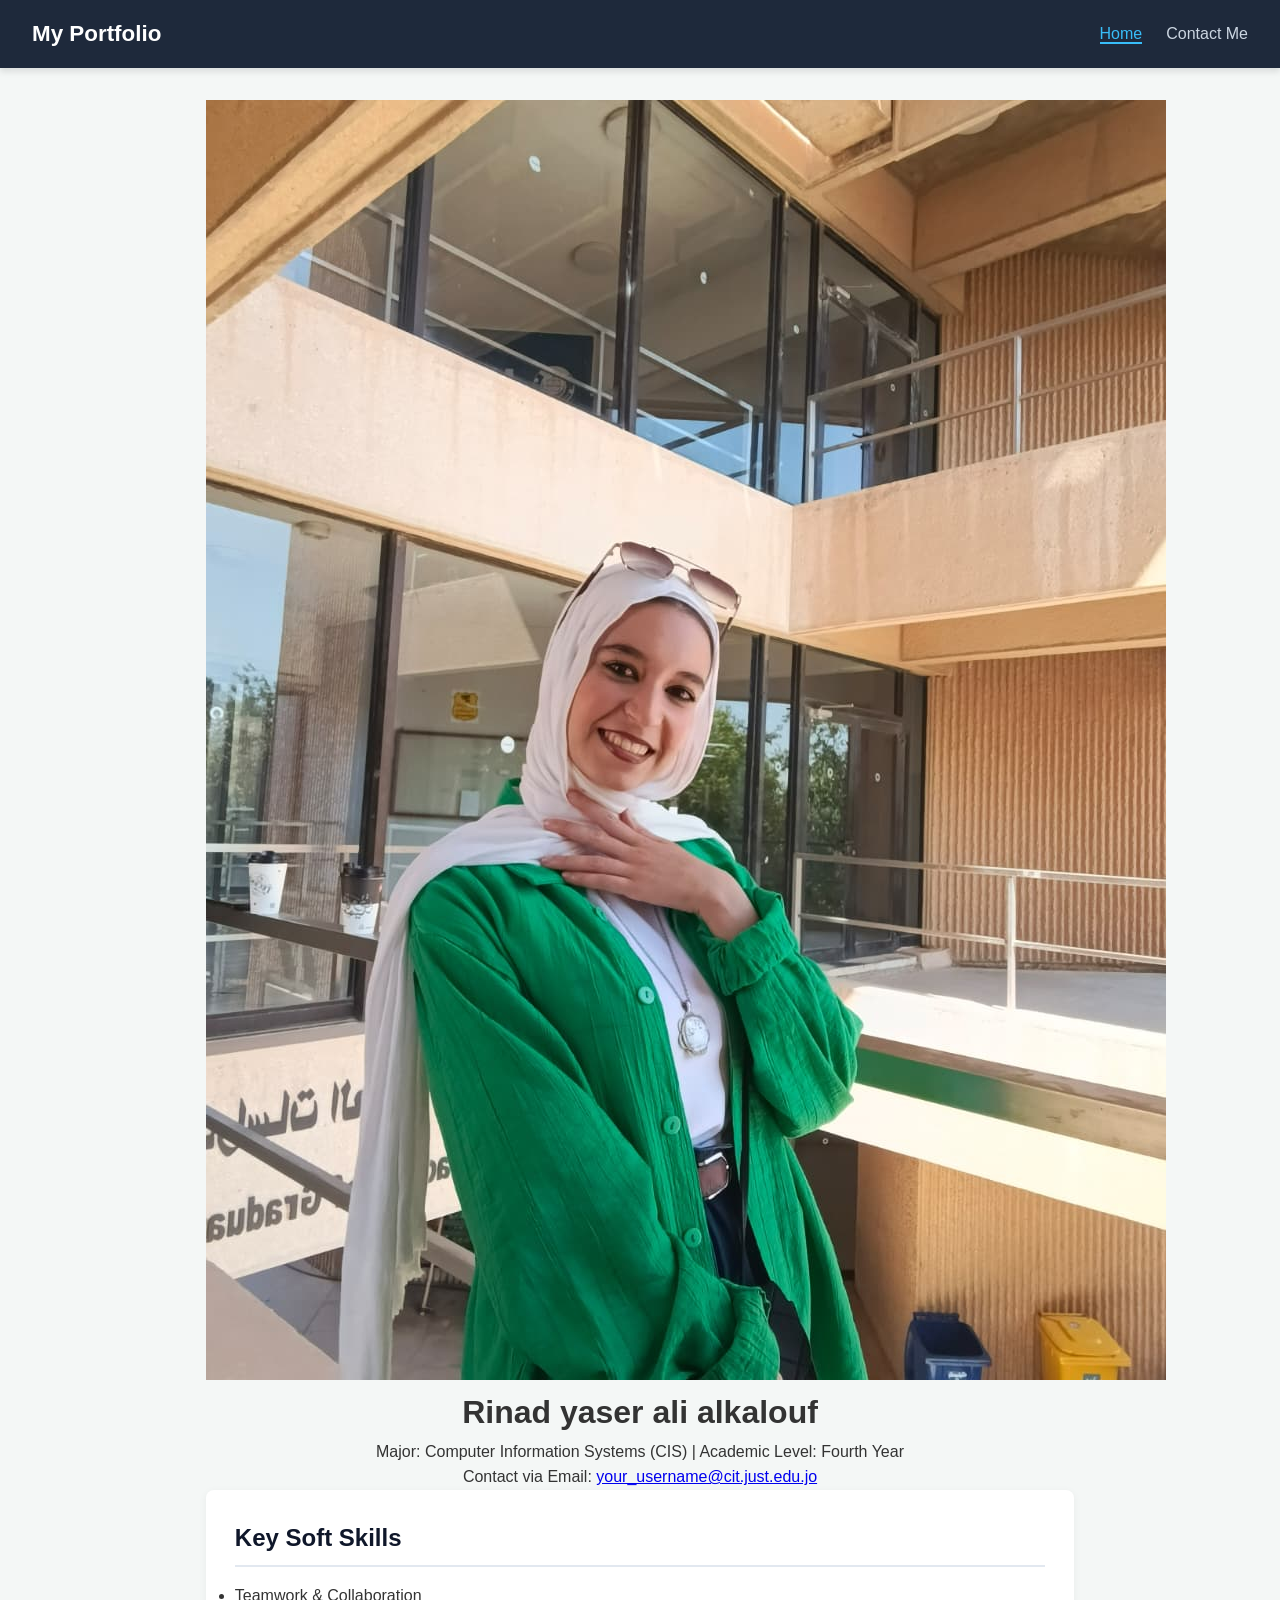
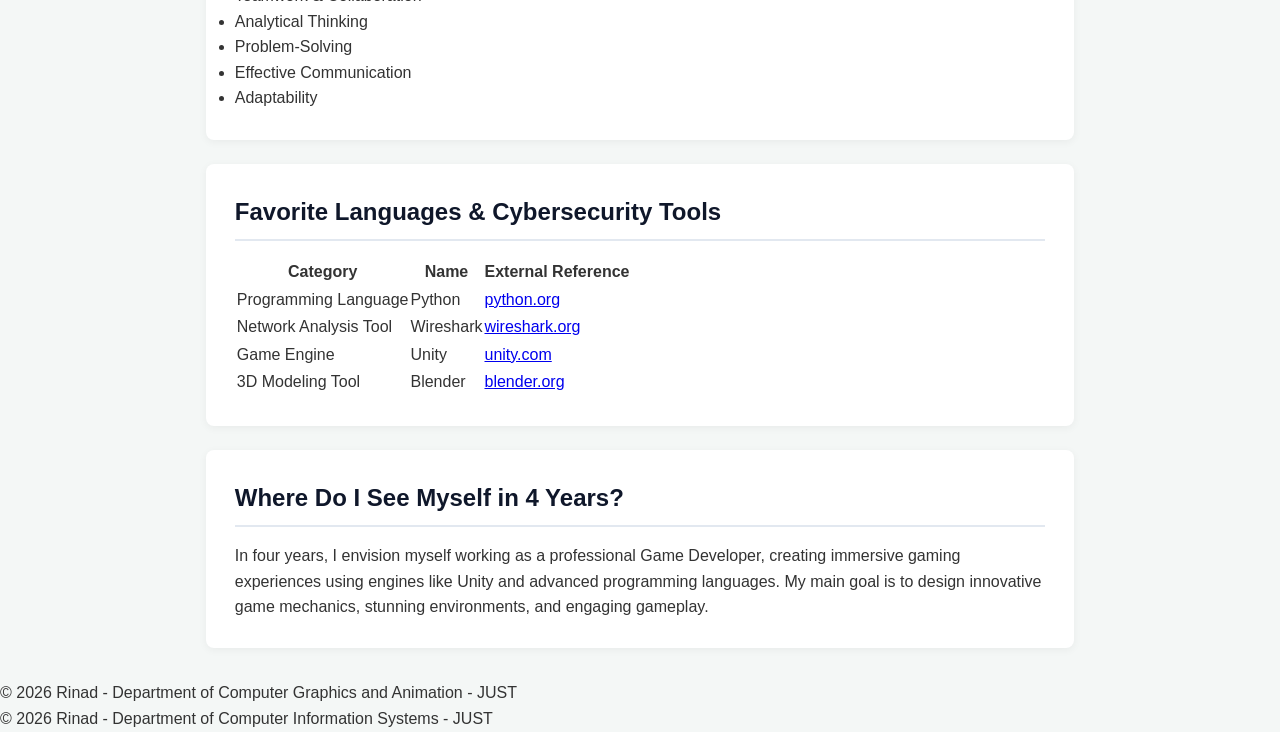
==== index.html @ 73d93fe6 "Update index.html" ====
<!DOCTYPE html>
<html lang="en">
<head>
    <meta charset="UTF-8">
    <meta name="viewport" content="width=device-width, initial-scale=1.0">
    <title>SID: 184192 - Rinad yaser ali alkalouf</title>
    <link rel="stylesheet" href="style.css">
</head>
<body>

    <nav class="navbar">
        <div class="logo">My Portfolio</div>
        <ul class="nav-links">
            <li><a href="index.html" class="active">Home</a></li>
            <li><a href="contact.html">Contact Me</a></li>
        </ul>
    </nav>

    <div class="container">
        <header class="profile-header">
            <img src="photo.jpg">
            <h1>Rinad yaser ali alkalouf </h1>
            <p class="subtitle">Major: Computer Information Systems (CIS) | Academic Level: Fourth Year</p>
            <p class="email-link">
                Contact via Email: <a href="mailto:your_username@cit.just.edu.jo">your_username@cit.just.edu.jo</a>
            </p>
        </header>

        <section class="section">
            <h2>Key Soft Skills</h2>
            <ul class="skills-list">
                <li>Teamwork & Collaboration</li>
                <li>Analytical Thinking</li>
                <li>Problem-Solving</li>
                <li>Effective Communication</li>
                <li>Adaptability</li>
            </ul>
        </section>

        <section class="section">
            <h2>Favorite Languages & Cybersecurity Tools</h2>
            <table class="custom-table">
                <thead>
                    <tr>
                        <th>Category</th>
                        <th>Name</th>
                        <th>External Reference</th>
                    </tr>
                </thead>
                <tbody>
                    <tr>
                        <td>Programming Language</td>
                        <td>Python</td>
                        <td><a href="https://www.python.org" target="_blank">python.org</a></td>
                    </tr>
                    <tr>
                        <td>Network Analysis Tool</td>
                        <td>Wireshark</td>
                        <td><a href="https://www.wireshark.org" target="_blank">wireshark.org</a></td>
                    </tr>
                    <tr>
                       <td>Game Engine</td>
            <td>Unity</td>
            <td><a href="https://unity.com" target="_blank">unity.com</a></td>
          </tr>
          <tr>
            <td>3D Modeling Tool</td>
            <td>Blender</td>
            <td><a href="https://www.blender.org" target="_blank">blender.org</a></td>
          </tr>
        </tbody>
      </table>
    </section>

    <section class="section">
      <h2>Where Do I See Myself in 4 Years?</h2>
      <p class="future-paragraph">
        In four years, I envision myself working as a professional Game Developer, creating immersive gaming experiences using engines like Unity and advanced programming languages. My main goal is to design innovative game mechanics, stunning environments, and engaging gameplay.
      </p>
    </section>
  </div>

  <footer>
    <p>&copy; 2026 Rinad - Department of Computer Graphics and Animation - JUST</p>
  </footer>
        <p>&copy; 2026 Rinad - Department of Computer Information Systems - JUST</p>
    </footer>

</body>
</html>
---- style.css ----
/* General Layout & Fonts */
* {
    box-sizing: border-box;
    margin: 0;
    padding: 0;
    font-family: 'Segoe UI', Tahoma, Geneva, Verdana, sans-serif;
}

body {
    background-color: #f4f7f6;
    color: #333;
    line-height: 1.6;
}

/* Navigation Bar */
.navbar {
    background-color: #1e293b;
    display: flex;
    justify-content: space-between;
    align-items: center;
    padding: 1rem 2rem;
    box-shadow: 0 4px 6px rgba(0, 0, 0, 0.1);
}

.navbar .logo {
    color: #ffffff;
    font-size: 1.4rem;
    font-weight: bold;
}

.nav-links {
    list-style: none;
    display: flex;
    gap: 1.5rem;
}

.nav-links a {
    color: #cbd5e1;
    text-decoration: none;
    font-weight: 500;
    transition: color 0.3s ease;
}

.nav-links a:hover,
.nav-links a.active {
    color: #38bdf8;
    border-bottom: 2px solid #38bdf8;
}

/* Container & Sections */
.container {
    max-width: 900px;
    margin: 2rem auto;
    padding: 0 1rem;
}

.section {
    background: #ffffff;
    padding: 1.8rem;
    margin-bottom: 1.5rem;
    border-radius: 8px;
    box-shadow: 0 2px 8px rgba(0, 0, 0, 0.05);
}

h2 {
    color: #0f172a;
    border-bottom: 2px solid #e2e8f0;
    padding-bottom: 0.5rem;
    margin-bottom: 1rem;
}

/* Profile Header Section */
.profile-header {
    text-align: center;
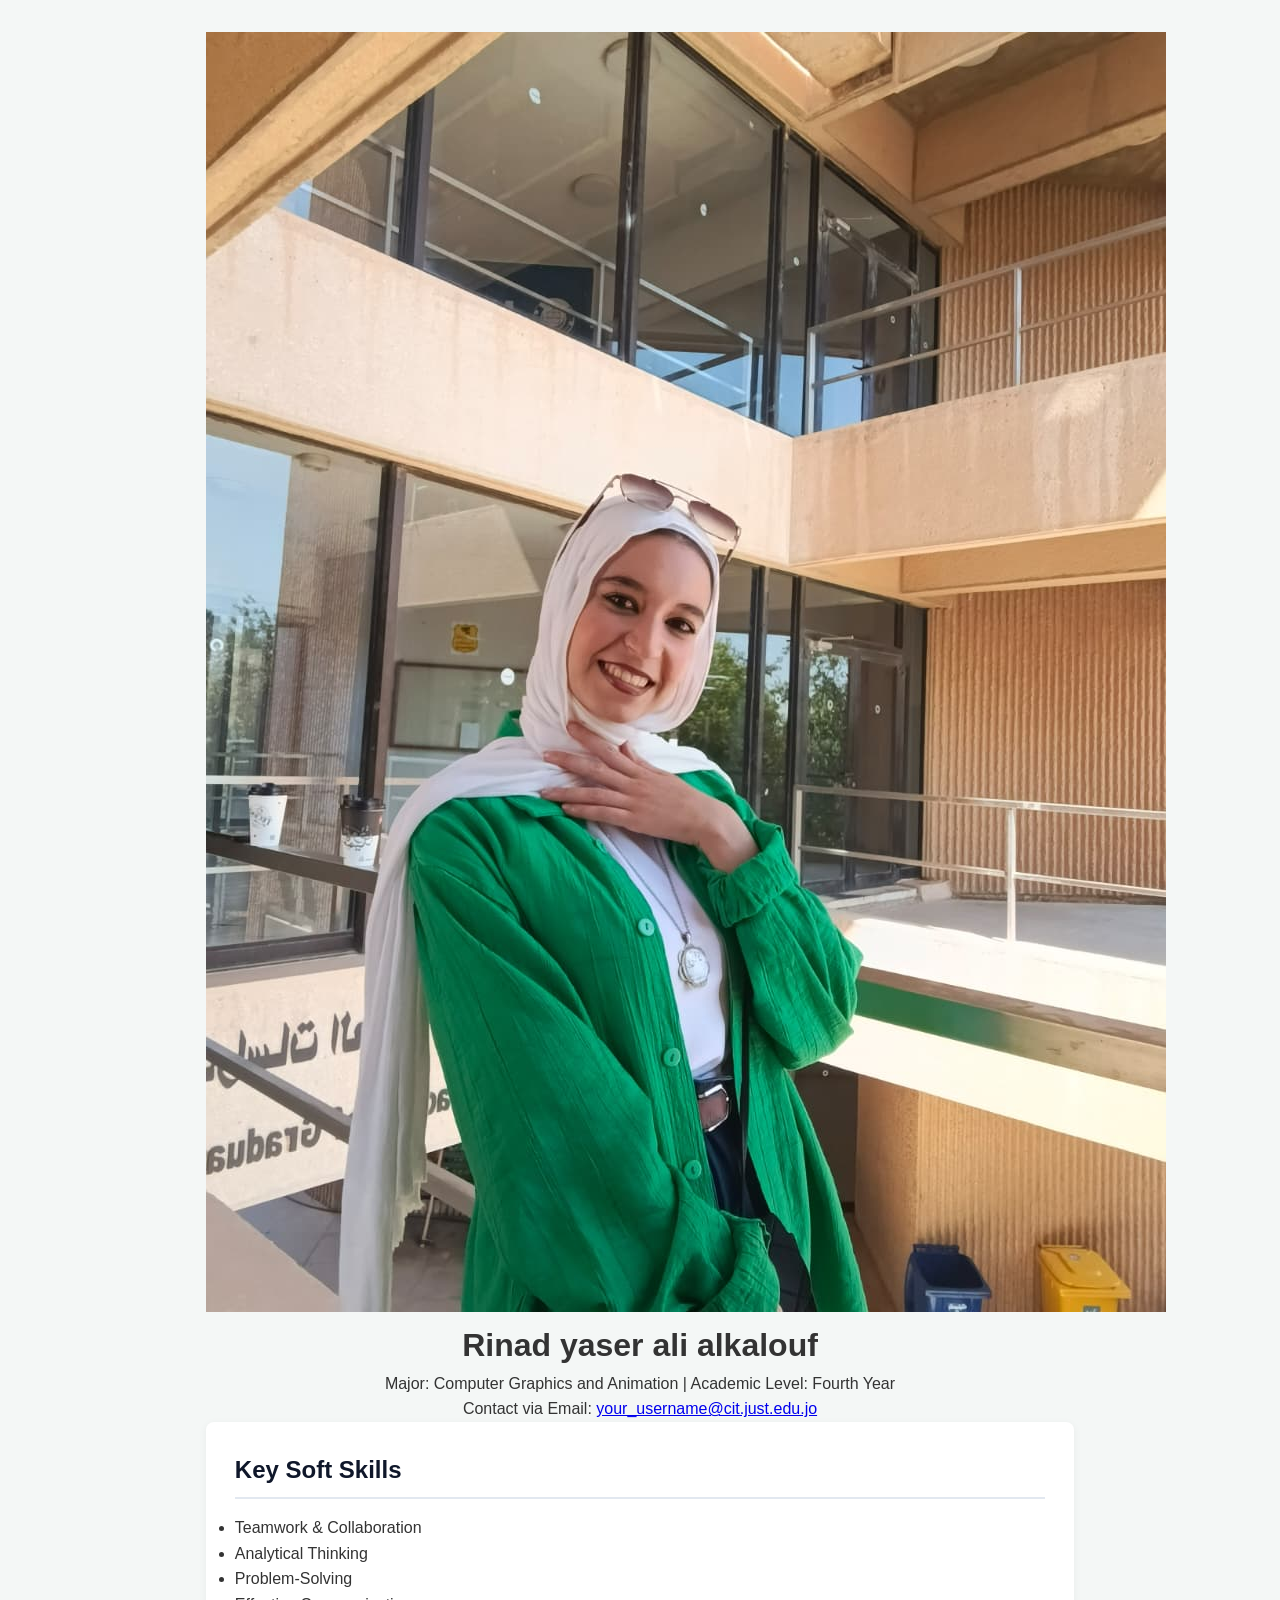
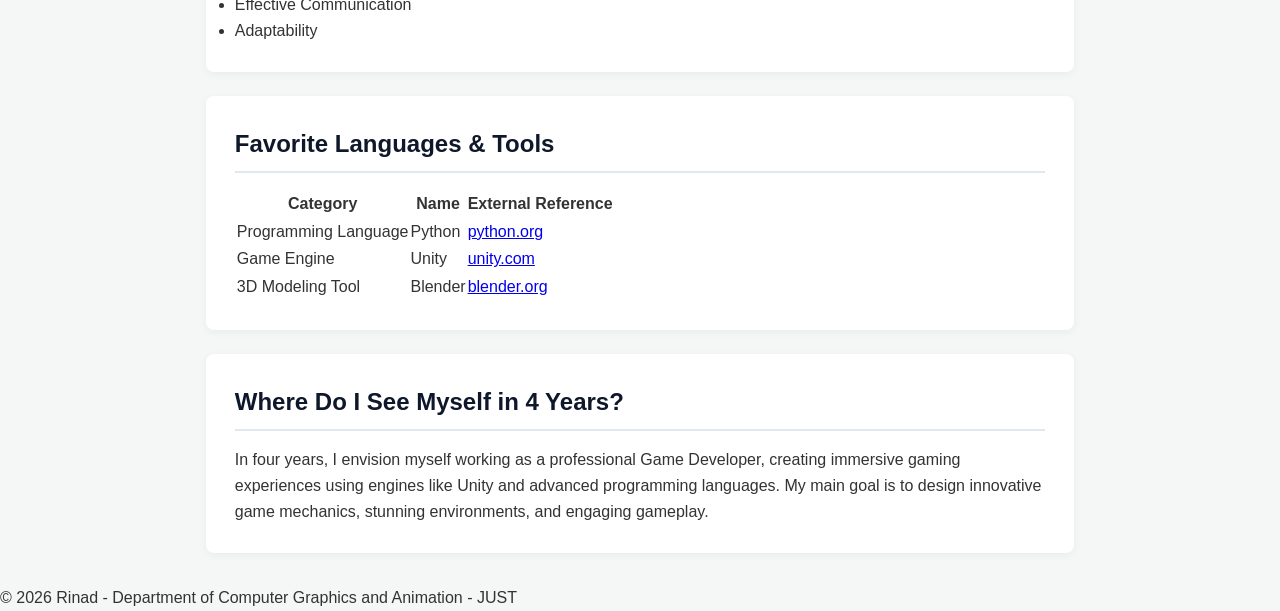
==== commit a5779dab: "Update index.html" ====
--- a/index.html
+++ b/index.html
@@ -1,65 +1,51 @@
 <!DOCTYPE html>
 <html lang="en">
 <head>
-    <meta charset="UTF-8">
-    <meta name="viewport" content="width=device-width, initial-scale=1.0">
-    <title>SID: 184192 - Rinad yaser ali alkalouf</title>
-    <link rel="stylesheet" href="style.css">
+  <meta charset="UTF-8">
+  <meta name="viewport" content="width=device-width, initial-scale=1.0">
+  <title>Rinad Yaser - Portfolio</title>
+  <link rel="stylesheet" href="style.css">
 </head>
 <body>
+  <div class="container">
+    <header class="profile-header">
+      <img src="photo.jpg" alt="Profile Image">
+      <h1>Rinad yaser ali alkalouf</h1>
+      <p class="subtitle">Major: Computer Graphics and Animation | Academic Level: Fourth Year</p>
+      <p class="email-link">
+        Contact via Email: <a href="mailto:your_username@cit.just.edu.jo">your_username@cit.just.edu.jo</a>
+      </p>
+    </header>
 
-    <nav class="navbar">
-        <div class="logo">My Portfolio</div>
-        <ul class="nav-links">
-            <li><a href="index.html" class="active">Home</a></li>
-            <li><a href="contact.html">Contact Me</a></li>
-        </ul>
-    </nav>
+    <section class="section">
+      <h2>Key Soft Skills</h2>
+      <ul class="skills-list">
+        <li>Teamwork & Collaboration</li>
+        <li>Analytical Thinking</li>
+        <li>Problem-Solving</li>
+        <li>Effective Communication</li>
+        <li>Adaptability</li>
+      </ul>
+    </section>
 
-    <div class="container">
-        <header class="profile-header">
-            <img src="photo.jpg">
-            <h1>Rinad yaser ali alkalouf </h1>
-            <p class="subtitle">Major: Computer Information Systems (CIS) | Academic Level: Fourth Year</p>
-            <p class="email-link">
-                Contact via Email: <a href="mailto:your_username@cit.just.edu.jo">your_username@cit.just.edu.jo</a>
-            </p>
-        </header>
-
-        <section class="section">
-            <h2>Key Soft Skills</h2>
-            <ul class="skills-list">
-                <li>Teamwork & Collaboration</li>
-                <li>Analytical Thinking</li>
-                <li>Problem-Solving</li>
-                <li>Effective Communication</li>
-                <li>Adaptability</li>
-            </ul>
-        </section>
-
-        <section class="section">
-            <h2>Favorite Languages & Cybersecurity Tools</h2>
-            <table class="custom-table">
-                <thead>
-                    <tr>
-                        <th>Category</th>
-                        <th>Name</th>
-                        <th>External Reference</th>
-                    </tr>
-                </thead>
-                <tbody>
-                    <tr>
-                        <td>Programming Language</td>
-                        <td>Python</td>
-                        <td><a href="https://www.python.org" target="_blank">python.org</a></td>
-                    </tr>
-                    <tr>
-                        <td>Network Analysis Tool</td>
-                        <td>Wireshark</td>
-                        <td><a href="https://www.wireshark.org" target="_blank">wireshark.org</a></td>
-                    </tr>
-                    <tr>
-                       <td>Game Engine</td>
+    <section class="section">
+      <h2>Favorite Languages & Tools</h2>
+      <table class="skills-table">
+        <thead>
+          <tr>
+            <th>Category</th>
+            <th>Name</th>
+            <th>External Reference</th>
+          </tr>
+        </thead>
+        <tbody>
+          <tr>
+            <td>Programming Language</td>
+            <td>Python</td>
+            <td><a href="https://www.python.org" target="_blank">python.org</a></td>
+          </tr>
+          <tr>
+            <td>Game Engine</td>
             <td>Unity</td>
             <td><a href="https://unity.com" target="_blank">unity.com</a></td>
           </tr>
@@ -83,8 +69,5 @@
   <footer>
     <p>&copy; 2026 Rinad - Department of Computer Graphics and Animation - JUST</p>
   </footer>
-        <p>&copy; 2026 Rinad - Department of Computer Information Systems - JUST</p>
-    </footer>
-
 </body>
 </html>
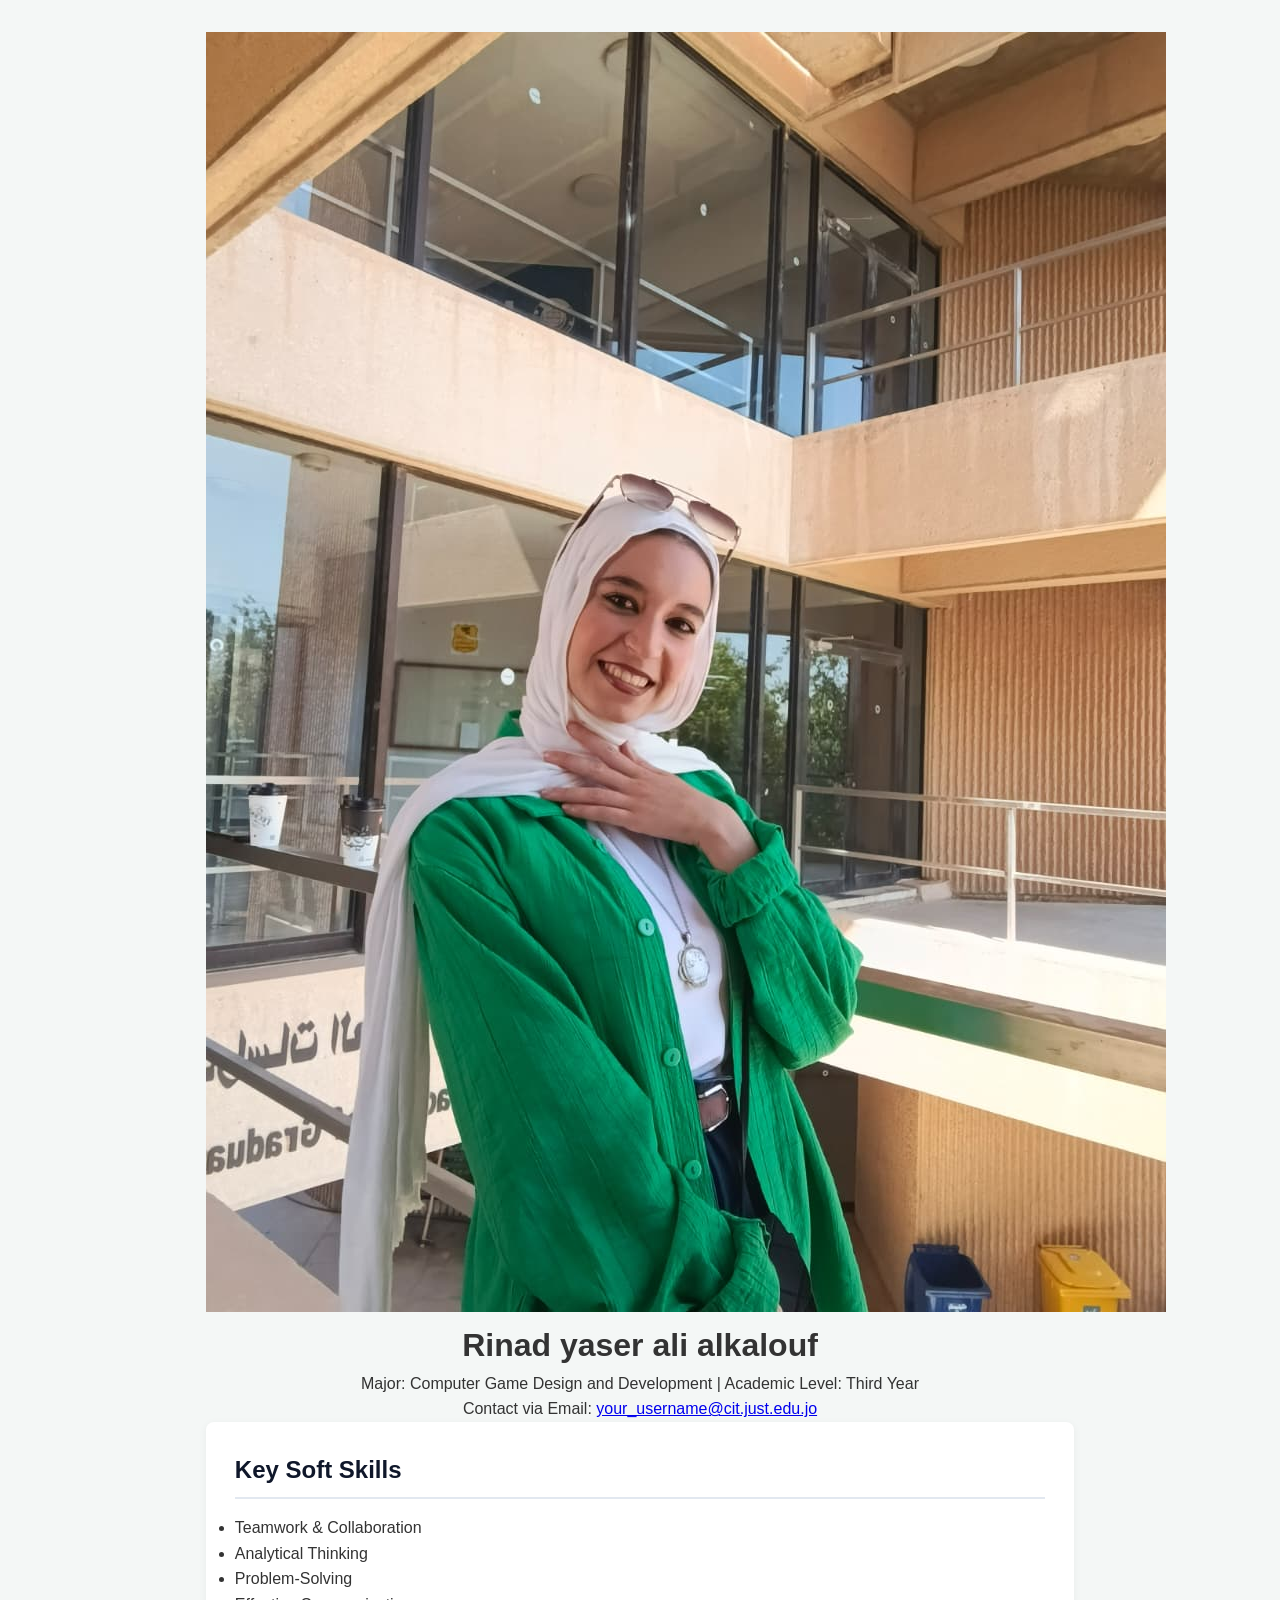
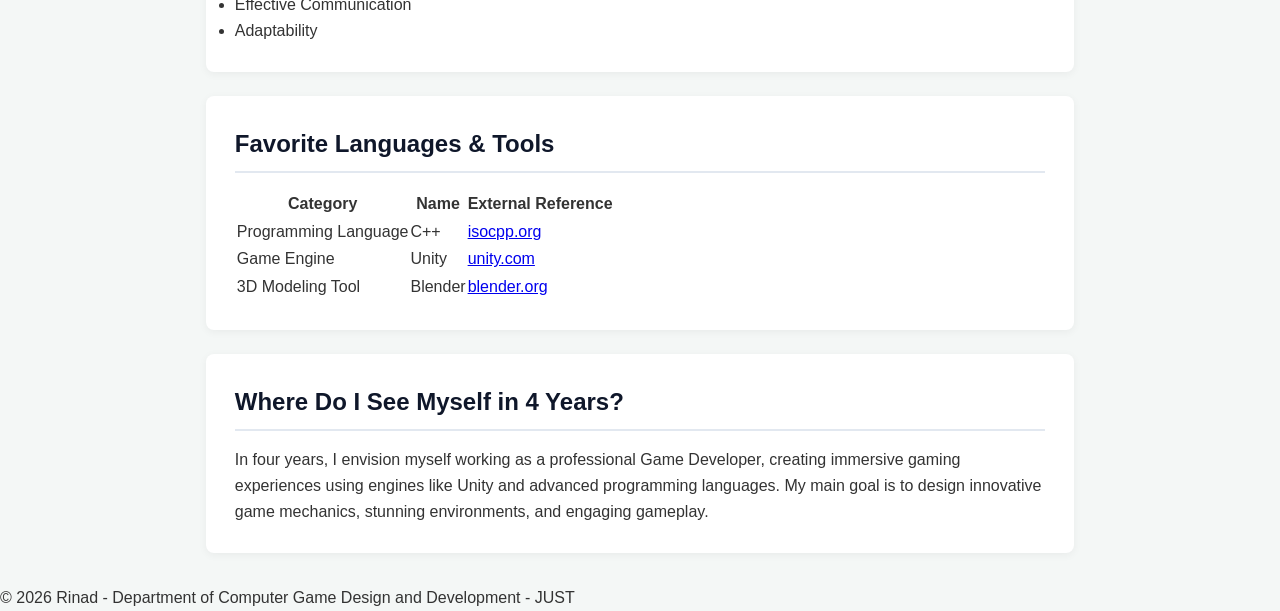
==== commit a139528a: "Revise portfolio details and programming language Updated academic details and programming language " ====
--- a/index.html
+++ b/index.html
@@ -11,7 +11,7 @@
     <header class="profile-header">
       <img src="photo.jpg" alt="Profile Image">
       <h1>Rinad yaser ali alkalouf</h1>
-      <p class="subtitle">Major: Computer Graphics and Animation | Academic Level: Fourth Year</p>
+      <p class="subtitle">Major: Computer Game Design and Development | Academic Level: Third Year</p>
       <p class="email-link">
         Contact via Email: <a href="mailto:your_username@cit.just.edu.jo">your_username@cit.just.edu.jo</a>
       </p>
@@ -41,8 +41,8 @@
         <tbody>
           <tr>
             <td>Programming Language</td>
-            <td>Python</td>
-            <td><a href="https://www.python.org" target="_blank">python.org</a></td>
+            <td>C++</td>
+            <td><a href="https://isocpp.org" target="_blank">isocpp.org</a></td>
           </tr>
           <tr>
             <td>Game Engine</td>
@@ -67,7 +67,7 @@
   </div>
 
   <footer>
-    <p>&copy; 2026 Rinad - Department of Computer Graphics and Animation - JUST</p>
+    <p>&copy; 2026 Rinad - Department of Computer Game Design and Development - JUST</p>
   </footer>
 </body>
 </html>
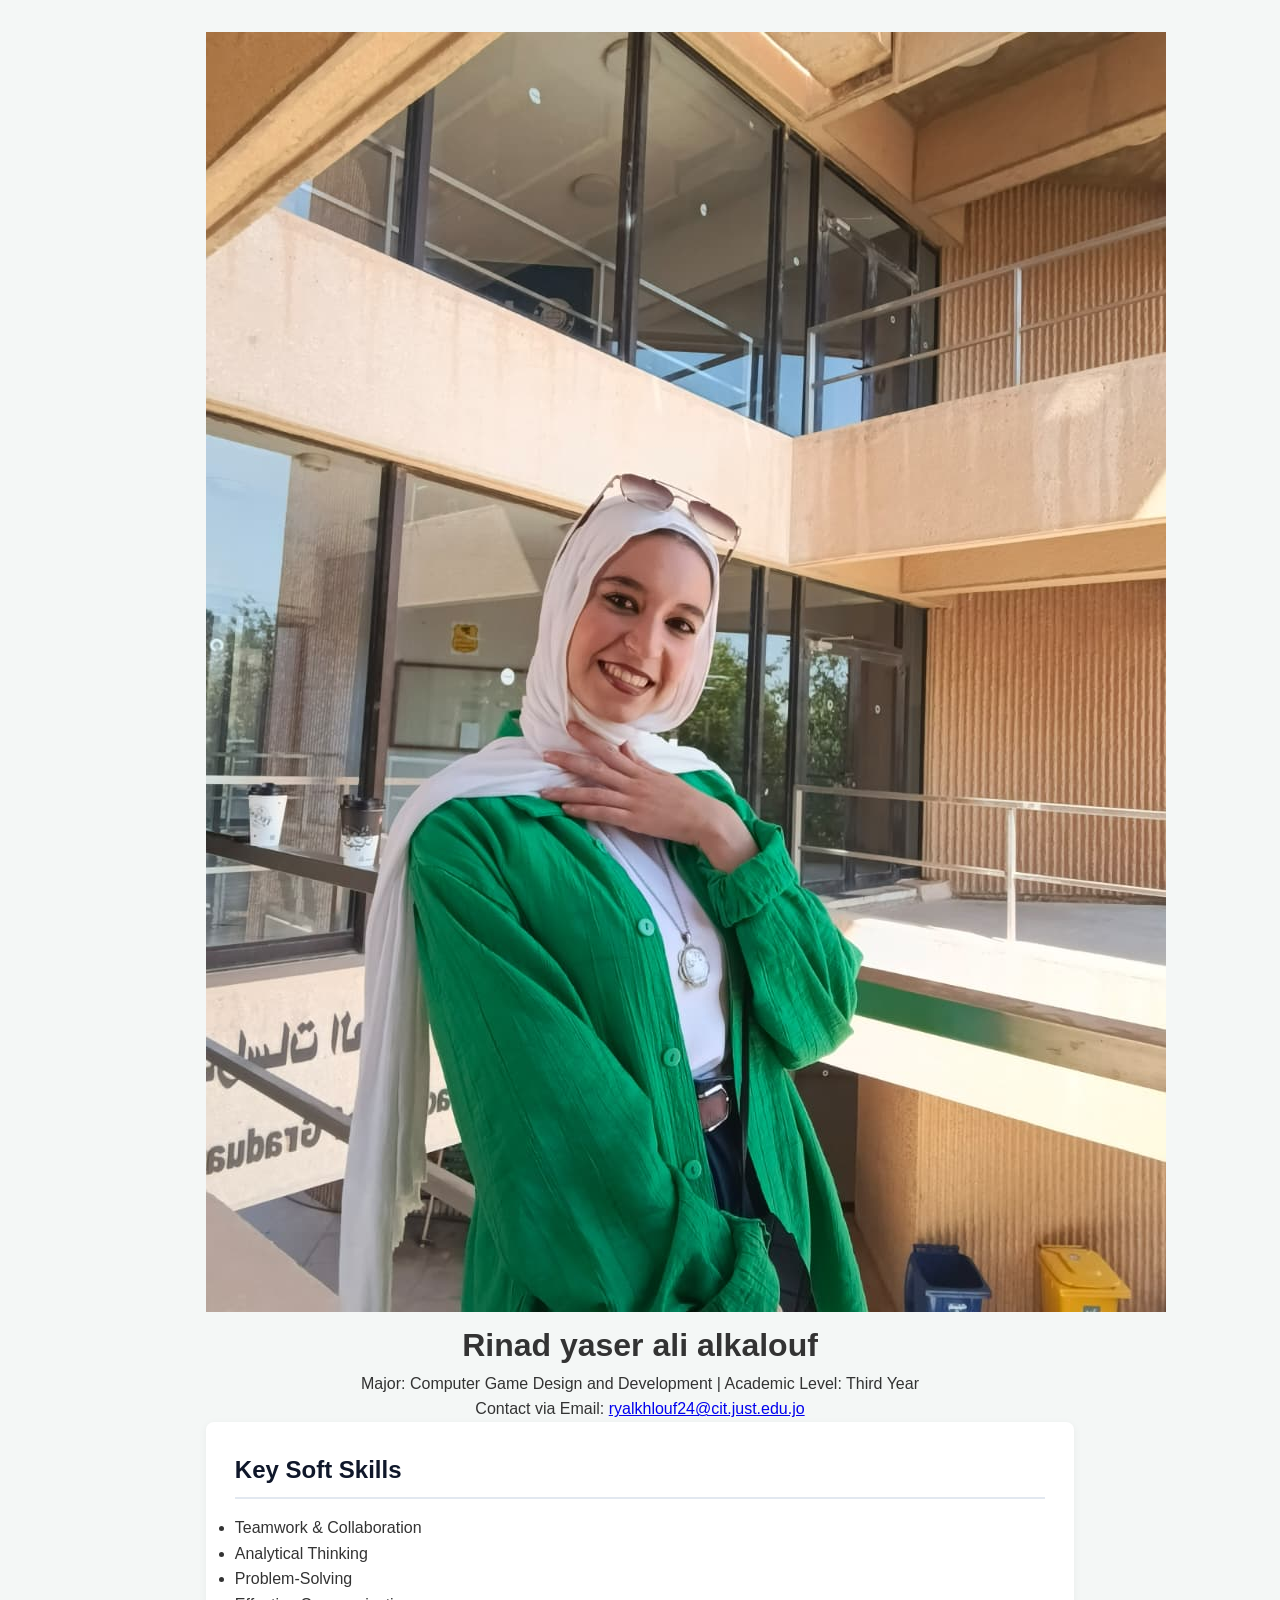
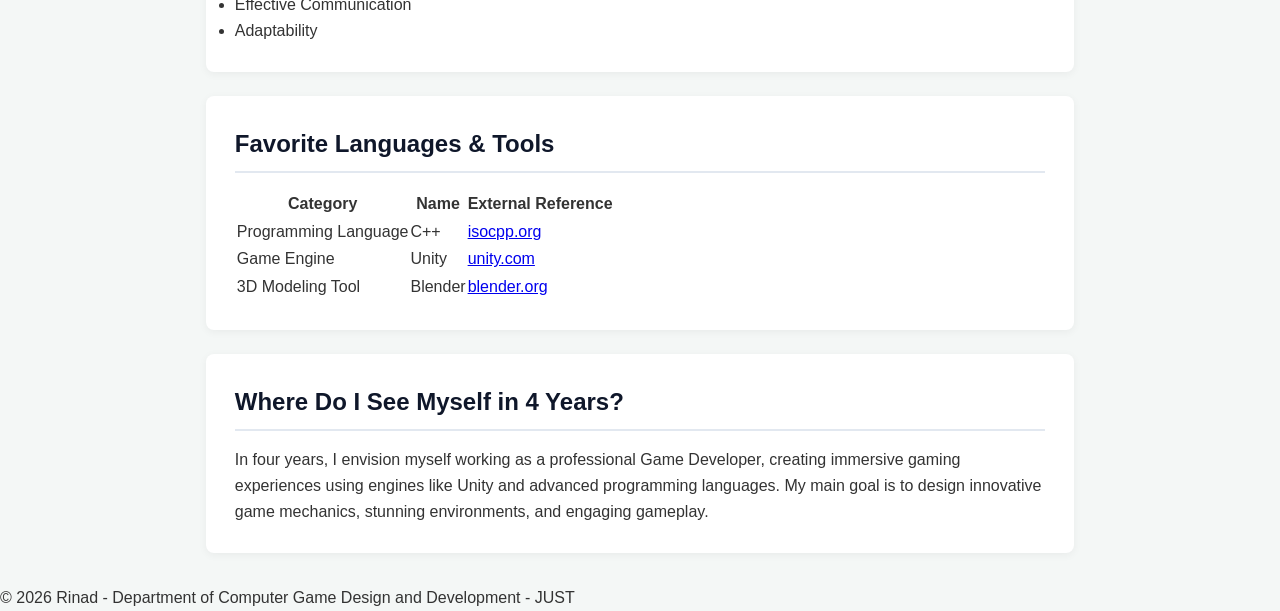
==== commit 4d99f98d: "Update email address in index.html" ====
--- a/index.html
+++ b/index.html
@@ -13,7 +13,7 @@
       <h1>Rinad yaser ali alkalouf</h1>
       <p class="subtitle">Major: Computer Game Design and Development | Academic Level: Third Year</p>
       <p class="email-link">
-        Contact via Email: <a href="mailto:your_username@cit.just.edu.jo">your_username@cit.just.edu.jo</a>
+        Contact via Email: <a href="mailto:ryalkhlouf24@cit.just.edu.jo">ryalkhlouf24@cit.just.edu.jo</a>
       </p>
     </header>
 
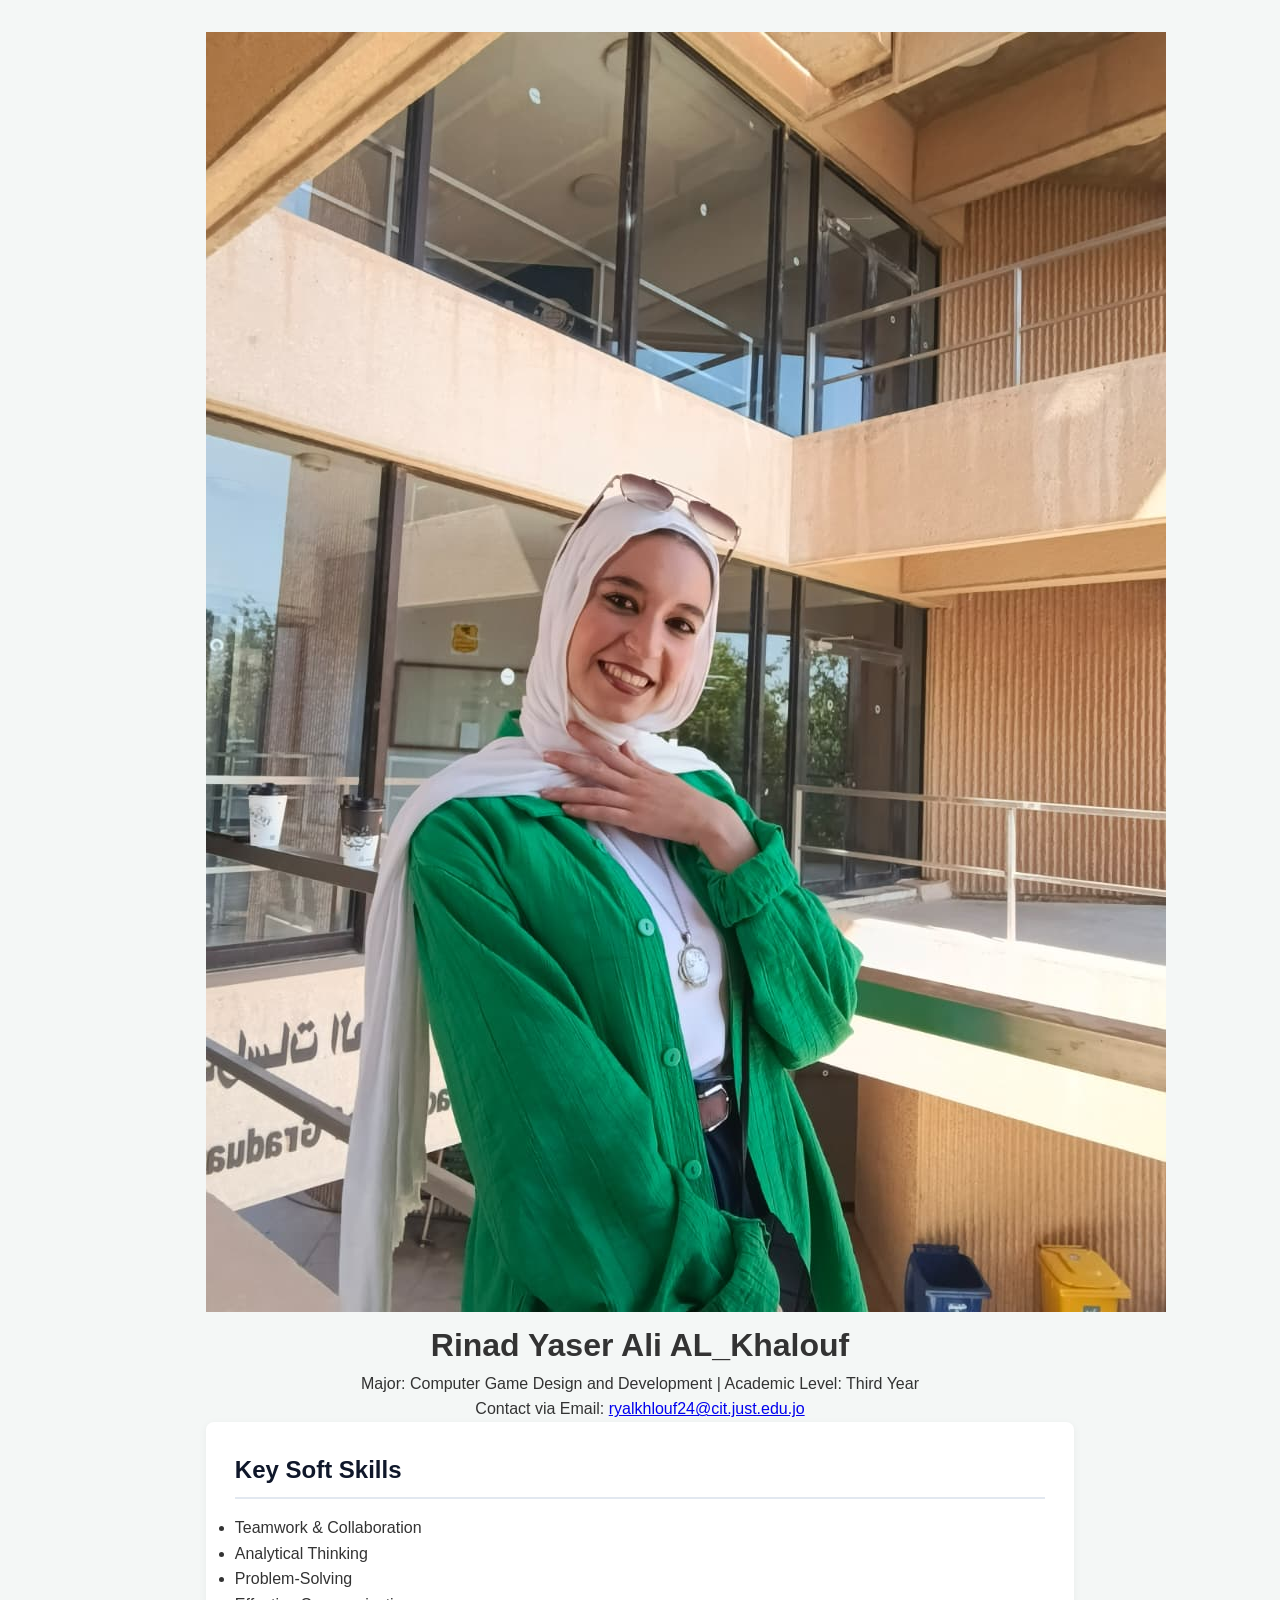
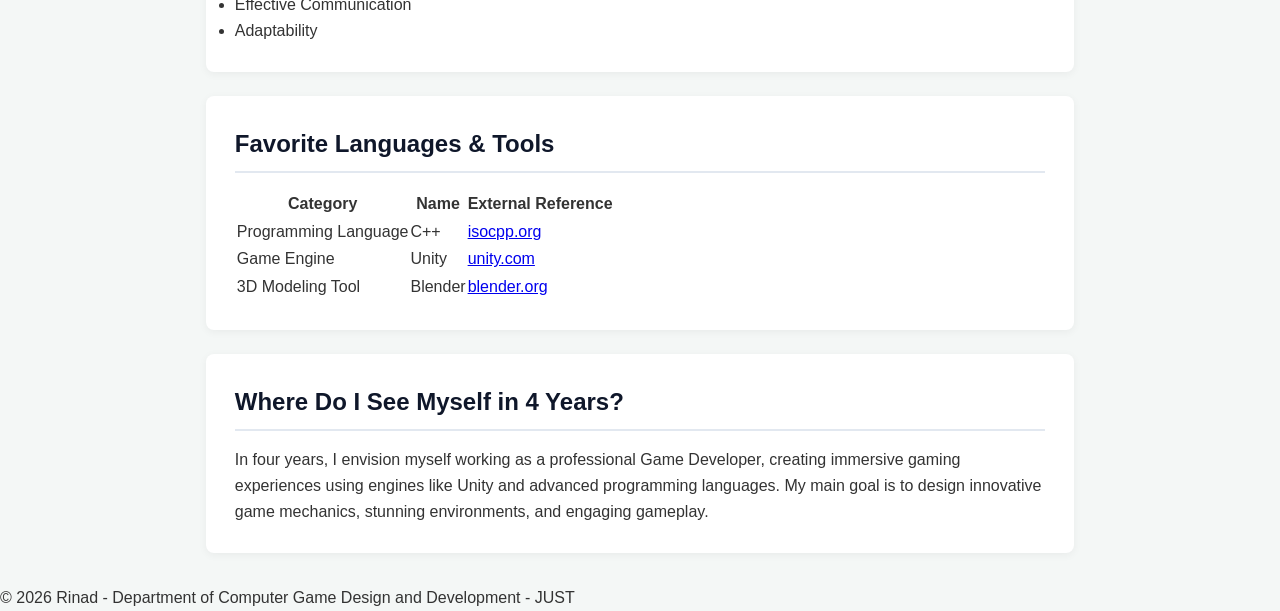
==== commit e20bd9cc: "Fix HTML formatting and update profile name" ====
--- a/index.html
+++ b/index.html
@@ -10,7 +10,7 @@
   <div class="container">
     <header class="profile-header">
       <img src="photo.jpg" alt="Profile Image">
-      <h1>Rinad yaser ali alkalouf</h1>
+      <h1>Rinad Yaser Ali AL_Khalouf</h1>
       <p class="subtitle">Major: Computer Game Design and Development | Academic Level: Third Year</p>
       <p class="email-link">
         Contact via Email: <a href="mailto:ryalkhlouf24@cit.just.edu.jo">ryalkhlouf24@cit.just.edu.jo</a>
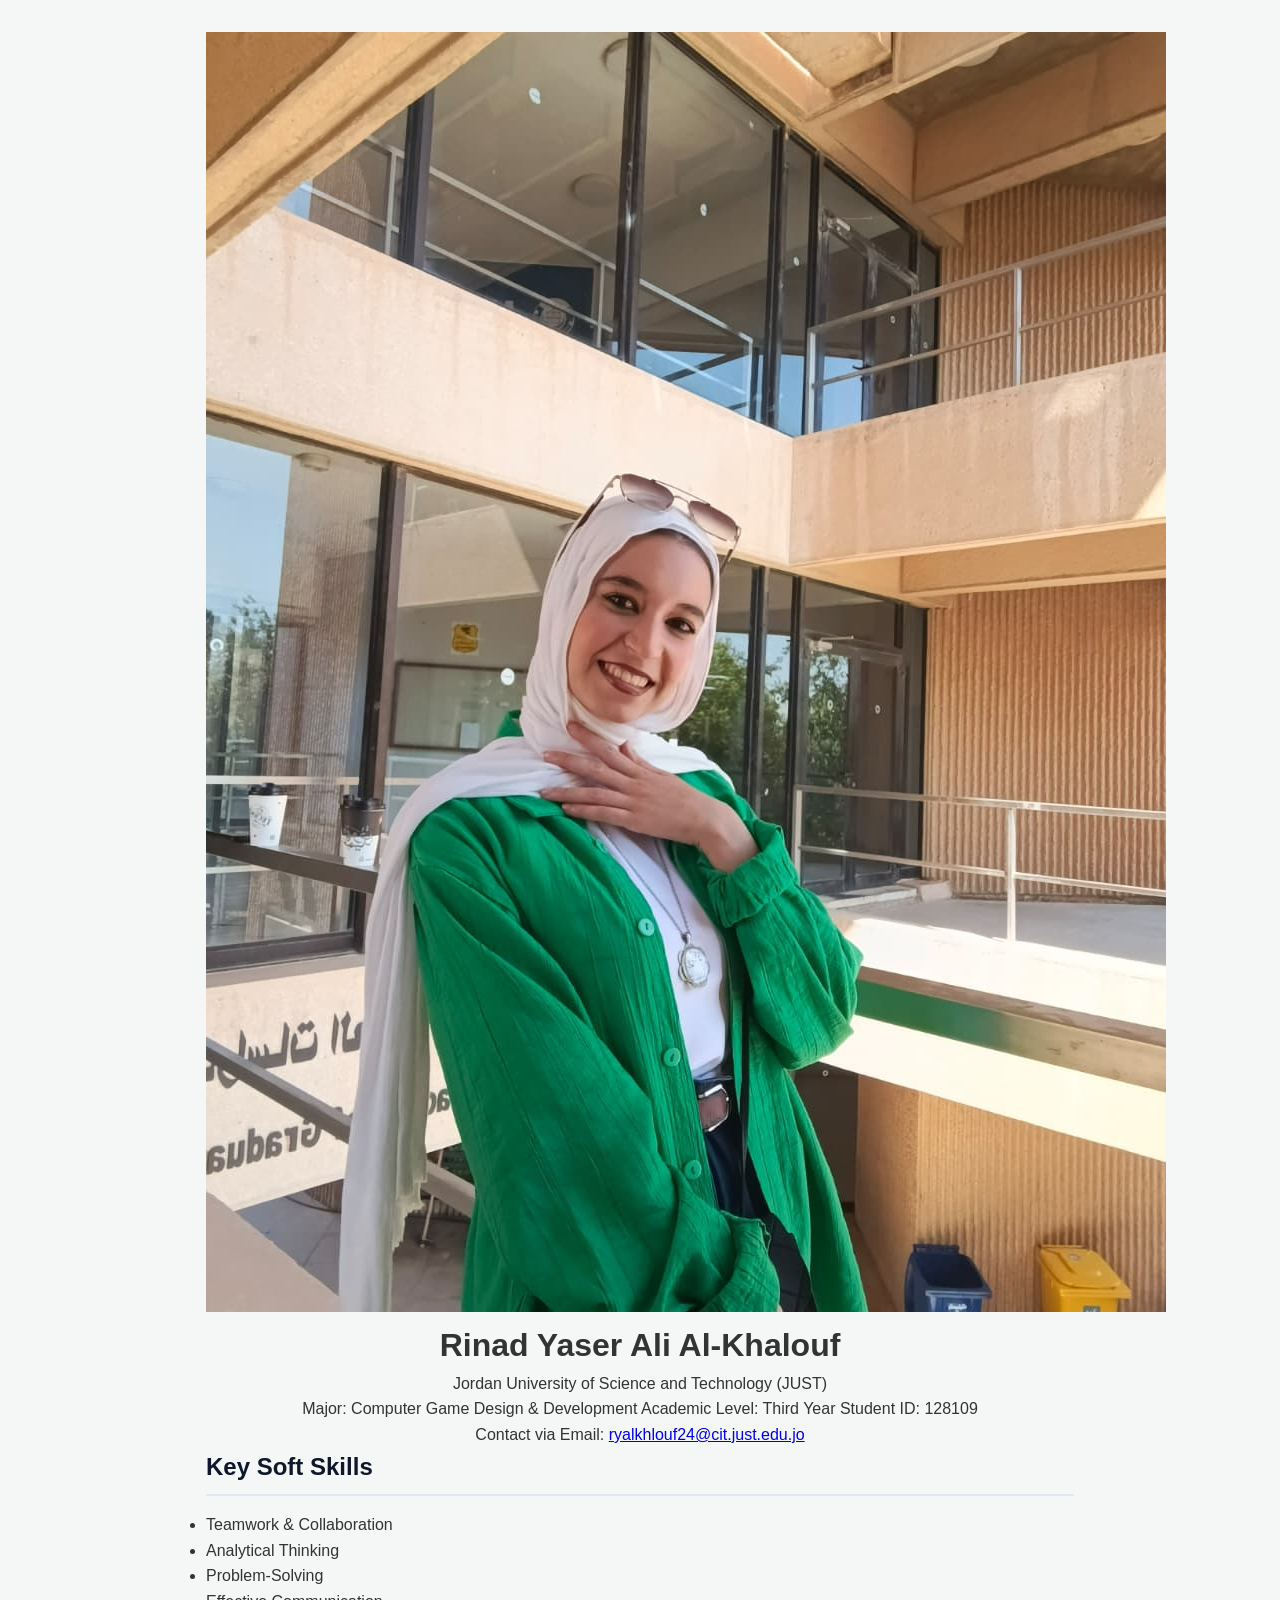
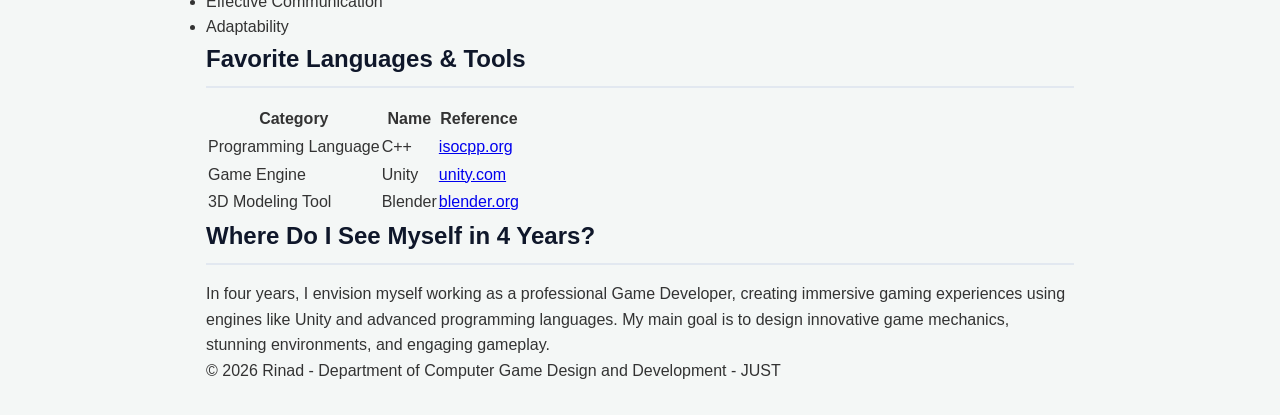
==== commit 0e845380: "Refactor index.html for improved layout and design Updated the structure and styling of the portfoli" ====
--- a/index.html
+++ b/index.html
@@ -7,67 +7,87 @@
   <link rel="stylesheet" href="style.css">
 </head>
 <body>
+
   <div class="container">
+    <!-- Header Section -->
     <header class="profile-header">
-      <img src="photo.jpg" alt="Profile Image">
-      <h1>Rinad Yaser Ali AL_Khalouf</h1>
-      <p class="subtitle">Major: Computer Game Design and Development | Academic Level: Third Year</p>
+      <div class="avatar-wrapper">
+        <img src="photo.jpg" alt="Rinad Yaser">
+      </div>
+      <h1>Rinad Yaser Ali Al-Khalouf</h1>
+      <p class="university">Jordan University of Science and Technology (JUST)</p>
+      <div class="badge-group">
+        <span class="badge">Major: Computer Game Design & Development</span>
+        <span class="badge">Academic Level: Third Year</span>
+        <span class="badge">Student ID: 128109</span>
+      </div>
       <p class="email-link">
         Contact via Email: <a href="mailto:ryalkhlouf24@cit.just.edu.jo">ryalkhlouf24@cit.just.edu.jo</a>
       </p>
     </header>
 
-    <section class="section">
-      <h2>Key Soft Skills</h2>
-      <ul class="skills-list">
-        <li>Teamwork & Collaboration</li>
-        <li>Analytical Thinking</li>
-        <li>Problem-Solving</li>
-        <li>Effective Communication</li>
-        <li>Adaptability</li>
-      </ul>
-    </section>
+    <!-- Content Grid -->
+    <main class="grid-container">
+      
+      <!-- Soft Skills Card -->
+      <section class="card">
+        <h2>Key Soft Skills</h2>
+        <ul class="skills-list">
+          <li>Teamwork & Collaboration</li>
+          <li>Analytical Thinking</li>
+          <li>Problem-Solving</li>
+          <li>Effective Communication</li>
+          <li>Adaptability</li>
+        </ul>
+      </section>
 
-    <section class="section">
-      <h2>Favorite Languages & Tools</h2>
-      <table class="skills-table">
-        <thead>
-          <tr>
-            <th>Category</th>
-            <th>Name</th>
-            <th>External Reference</th>
-          </tr>
-        </thead>
-        <tbody>
-          <tr>
-            <td>Programming Language</td>
-            <td>C++</td>
-            <td><a href="https://isocpp.org" target="_blank">isocpp.org</a></td>
-          </tr>
-          <tr>
-            <td>Game Engine</td>
-            <td>Unity</td>
-            <td><a href="https://unity.com" target="_blank">unity.com</a></td>
-          </tr>
-          <tr>
-            <td>3D Modeling Tool</td>
-            <td>Blender</td>
-            <td><a href="https://www.blender.org" target="_blank">blender.org</a></td>
-          </tr>
-        </tbody>
-      </table>
-    </section>
+      <!-- Favorite Languages & Tools Card -->
+      <section class="card">
+        <h2>Favorite Languages & Tools</h2>
+        <table class="skills-table">
+          <thead>
+            <tr>
+              <th>Category</th>
+              <th>Name</th>
+              <th>Reference</th>
+            </tr>
+          </thead>
+          <tbody>
+            <tr>
+              <td>Programming Language</td>
+              <td>C++</td>
+              <td><a href="https://isocpp.org" target="_blank">isocpp.org</a></td>
+            </tr>
+            <tr>
+              <td>Game Engine</td>
+              <td>Unity</td>
+              <td><a href="https://unity.com" target="_blank">unity.com</a></td>
+            </tr>
+            <tr>
+              <td>3D Modeling Tool</td>
+              <td>Blender</td>
+              <td><a href="https://www.blender.org" target="_blank">blender.org</a></td>
+            </tr>
+          </tbody>
+        </table>
+      </section>
 
-    <section class="section">
-      <h2>Where Do I See Myself in 4 Years?</h2>
-      <p class="future-paragraph">
-        In four years, I envision myself working as a professional Game Developer, creating immersive gaming experiences using engines like Unity and advanced programming languages. My main goal is to design innovative game mechanics, stunning environments, and engaging gameplay.
-      </p>
-    </section>
+      <!-- Future Vision Card -->
+      <section class="card full-width">
+        <h2>Where Do I See Myself in 4 Years?</h2>
+        <p class="future-paragraph">
+          In four years, I envision myself working as a professional Game Developer, creating immersive gaming experiences using engines like Unity and advanced programming languages. My main goal is to design innovative game mechanics, stunning environments, and engaging gameplay.
+        </p>
+      </section>
+
+    </main>
+
+    <!-- Footer -->
+    <footer>
+      <p>&copy; 2026 Rinad - Department of Computer Game Design and Development - JUST</p>
+    </footer>
+
   </div>
 
-  <footer>
-    <p>&copy; 2026 Rinad - Department of Computer Game Design and Development - JUST</p>
-  </footer>
 </body>
 </html>
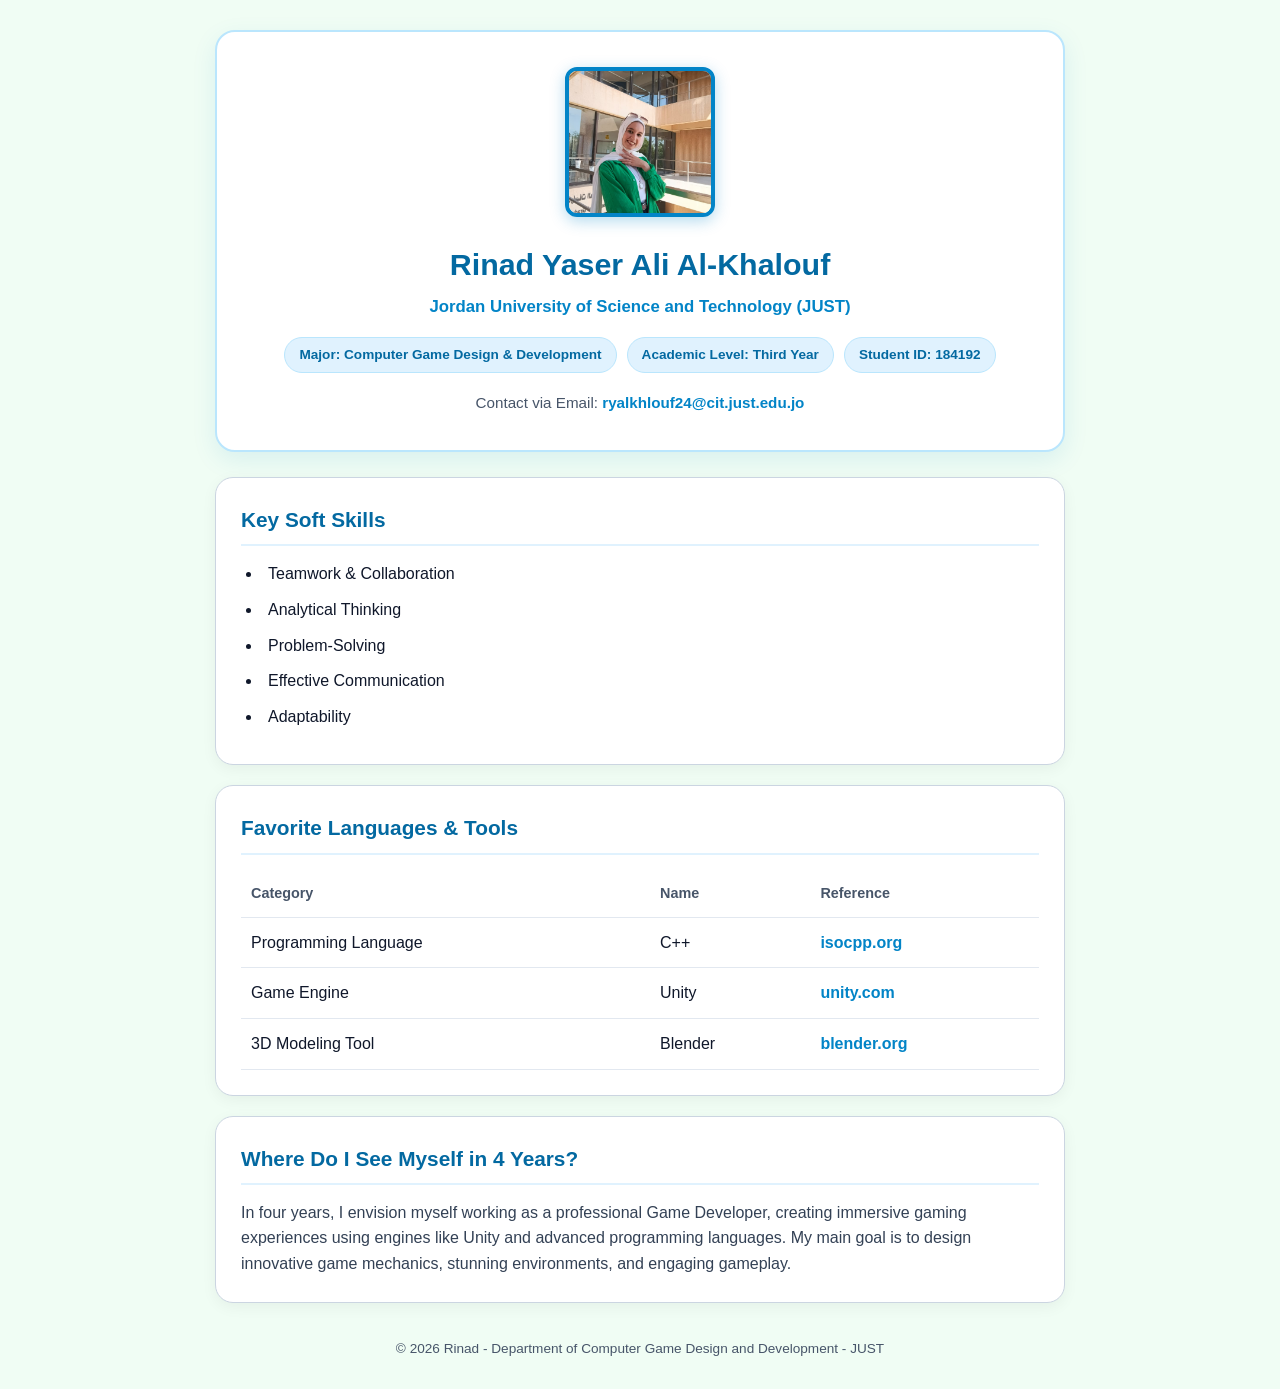
==== commit d810674b: "Fix student ID and maintain HTML structure Updated student ID in the header section and ensured prop" ====
--- a/index.html
+++ b/index.html
@@ -19,7 +19,7 @@
       <div class="badge-group">
         <span class="badge">Major: Computer Game Design & Development</span>
         <span class="badge">Academic Level: Third Year</span>
-        <span class="badge">Student ID: 128109</span>
+        <span class="badge">Student ID: 184192</span>
       </div>
       <p class="email-link">
         Contact via Email: <a href="mailto:ryalkhlouf24@cit.just.edu.jo">ryalkhlouf24@cit.just.edu.jo</a>
--- a/style.css
+++ b/style.css
@@ -1,74 +1,161 @@
-/* General Layout & Fonts */
+:root {
+  --bg-color: #f0fdf4; /* خلفية ناعمة ومريحة ومشرقة */
+  --card-bg: #ffffff;
+  --text-primary: #0f172a;
+  --text-secondary: #475569;
+  --accent-color: #0284c7; /* أزرق سماوي جذاب */
+  --accent-hover: #0369a1;
+  --border-color: #cbd5e1;
+}
+
 * {
-    box-sizing: border-box;
-    margin: 0;
-    padding: 0;
-    font-family: 'Segoe UI', Tahoma, Geneva, Verdana, sans-serif;
+  box-sizing: border-box;
+  margin: 0;
+  padding: 0;
+  font-family: 'Segoe UI', Tahoma, Geneva, Verdana, sans-serif;
 }
 
 body {
-    background-color: #f4f7f6;
-    color: #333;
-    line-height: 1.6;
+  background-color: var(--bg-color);
+  color: var(--text-primary);
+  line-height: 1.6;
+  padding: 30px 15px;
 }
 
-/* Navigation Bar */
-.navbar {
-    background-color: #1e293b;
-    display: flex;
-    justify-content: space-between;
-    align-items: center;
-    padding: 1rem 2rem;
-    box-shadow: 0 4px 6px rgba(0, 0, 0, 0.1);
+.container {
+  max-width: 850px;
+  margin: 0 auto;
 }
 
-.navbar .logo {
-    color: #ffffff;
-    font-size: 1.4rem;
-    font-weight: bold;
+.profile-header {
+  text-align: center;
+  background: var(--card-bg);
+  padding: 35px 20px;
+  border-radius: 20px;
+  border: 2px solid #bae6fd;
+  box-shadow: 0 8px 25px rgba(2, 132, 199, 0.1);
+  margin-bottom: 25px;
 }
 
-.nav-links {
-    list-style: none;
-    display: flex;
-    gap: 1.5rem;
+.avatar-wrapper img {
+  width: 150px;
+  height: 150px;
+  border-radius: 12px; /* مربع بزوايا ناعمة وأنيقة */
+  object-fit: cover;
+  border: 4px solid var(--accent-color);
+  margin-bottom: 15px;
+  box-shadow: 0 4px 15px rgba(2, 132, 199, 0.3);
 }
 
-.nav-links a {
-    color: #cbd5e1;
-    text-decoration: none;
-    font-weight: 500;
-    transition: color 0.3s ease;
+.profile-header h1 {
+  font-size: 1.9rem;
+  margin-bottom: 6px;
+  color: #0369a1;
+  font-weight: 700;
 }
 
-.nav-links a:hover,
-.nav-links a.active {
-    color: #38bdf8;
-    border-bottom: 2px solid #38bdf8;
+.university {
+  color: #0284c7;
+  font-weight: 600;
+  margin-bottom: 16px;
+  font-size: 1.05rem;
 }
 
-/* Container & Sections */
-.container {
-    max-width: 900px;
-    margin: 2rem auto;
-    padding: 0 1rem;
+.badge-group {
+  display: flex;
+  flex-wrap: wrap;
+  justify-content: center;
+  gap: 10px;
+  margin-bottom: 18px;
 }
 
-.section {
-    background: #ffffff;
-    padding: 1.8rem;
-    margin-bottom: 1.5rem;
-    border-radius: 8px;
-    box-shadow: 0 2px 8px rgba(0, 0, 0, 0.05);
+.badge {
+  background: #e0f2fe;
+  color: #0369a1;
+  padding: 6px 14px;
+  border-radius: 20px;
+  font-size: 0.85rem;
+  border: 1px solid #bae6fd;
+  font-weight: 600;
 }
 
-h2 {
-    color: #0f172a;
-    border-bottom: 2px solid #e2e8f0;
-    padding-bottom: 0.5rem;
-    margin-bottom: 1rem;
+.email-link {
+  color: var(--text-secondary);
+  font-size: 0.95rem;
 }
 
-/* Profile Header Section */
-.profile-header {
-    text-align: center;+.email-link a {
+  color: var(--accent-color);
+  text-decoration: none;
+  font-weight: bold;
+}
+
+.email-link a:hover {
+  text-decoration: underline;
+}
+
+.grid-container {
+  display: flex;
+  flex-direction: column;
+  gap: 20px;
+}
+
+.card {
+  background: var(--card-bg);
+  padding: 25px;
+  border-radius: 18px;
+  border: 1px solid var(--border-color);
+  box-shadow: 0 4px 15px rgba(0, 0, 0, 0.05);
+}
+
+.card h2 {
+  font-size: 1.3rem;
+  color: #0369a1;
+  margin-bottom: 15px;
+  border-bottom: 2px solid #e0f2fe;
+  padding-bottom: 8px;
+}
+
+.skills-list {
+  list-style-position: inside;
+  color: var(--text-primary);
+  padding-left: 5px;
+}
+
+.skills-list li {
+  margin-bottom: 10px;
+}
+
+.skills-table {
+  width: 100%;
+  border-collapse: collapse;
+  margin-top: 10px;
+}
+
+.skills-table th, .skills-table td {
+  padding: 12px 10px;
+  text-align: left;
+  border-bottom: 1px solid #e2e8f0;
+}
+
+.skills-table th {
+  color: var(--text-secondary);
+  font-size: 0.9rem;
+}
+
+.skills-table a {
+  color: var(--accent-color);
+  text-decoration: none;
+  font-weight: 600;
+}
+
+.future-paragraph {
+  color: #334155;
+}
+
+footer {
+  text-align: center;
+  margin-top: 35px;
+  color: var(--text-secondary);
+  font-size: 0.85rem;
+}
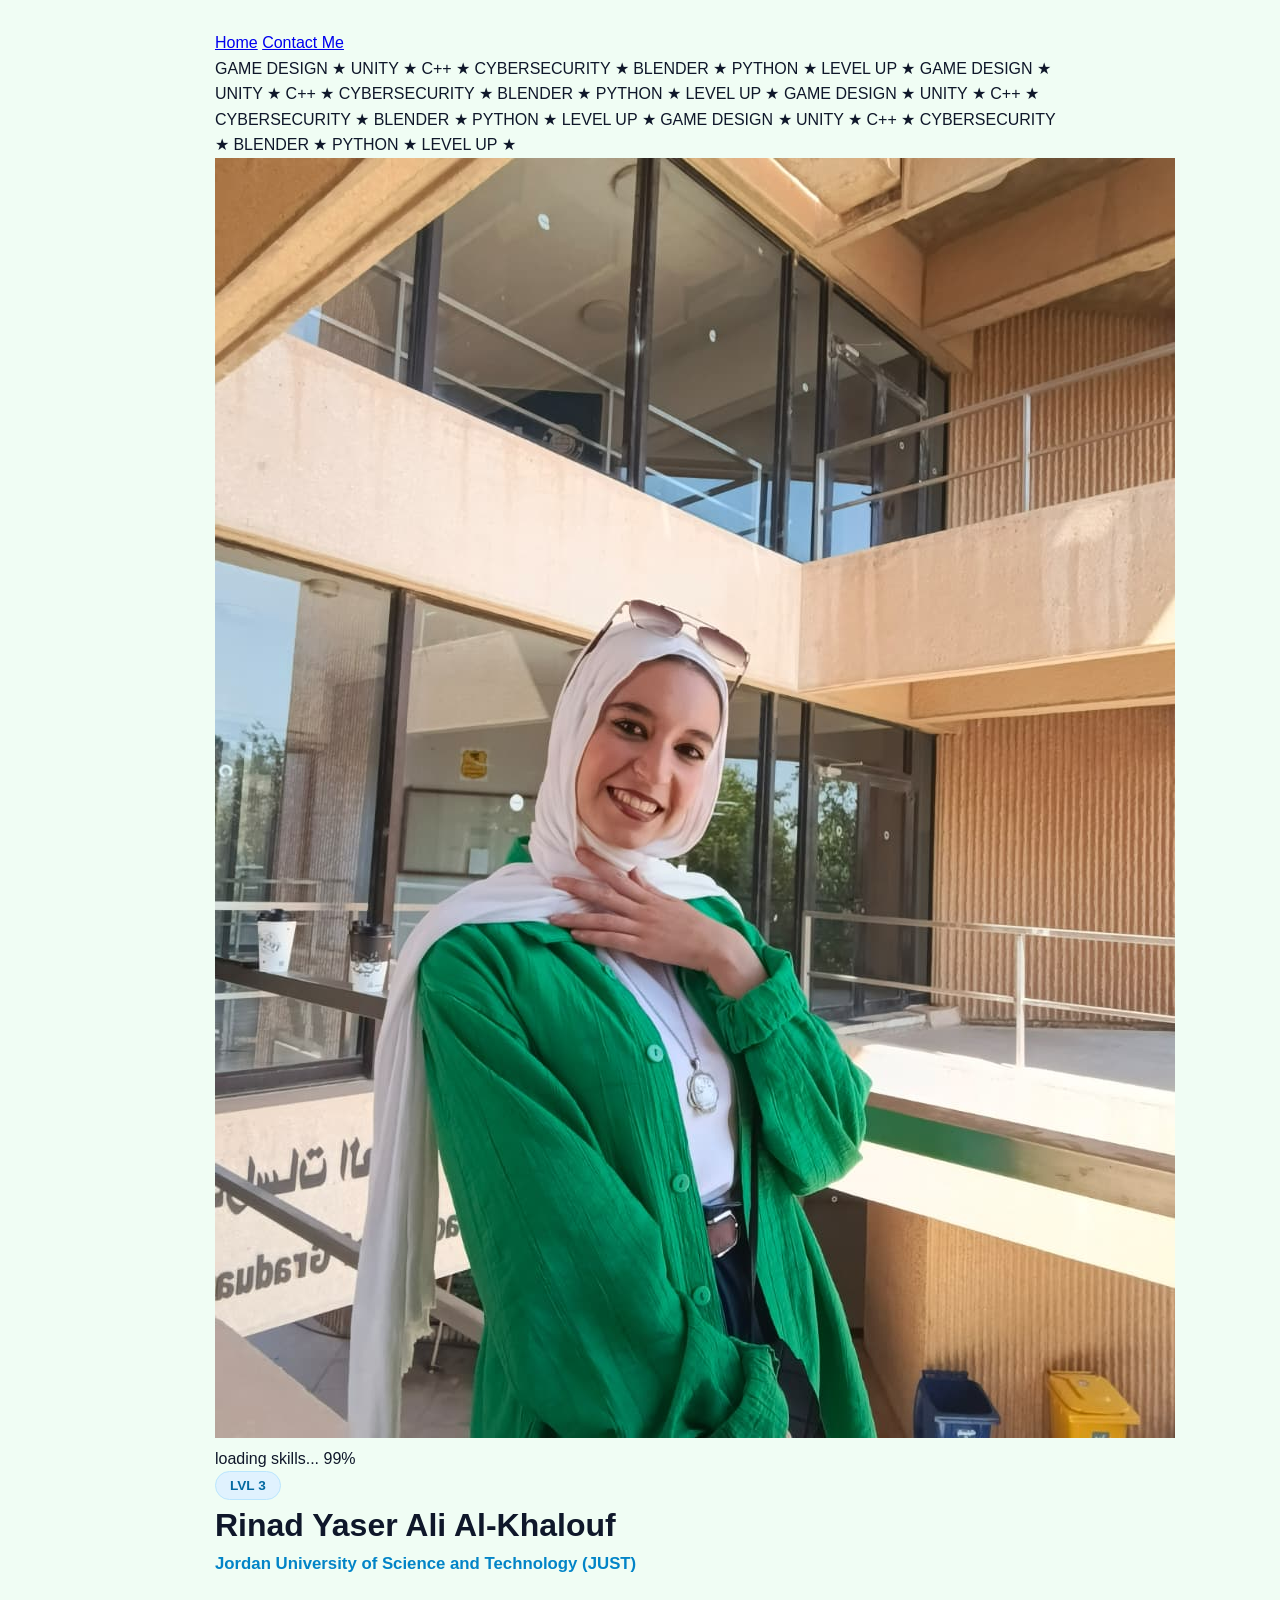
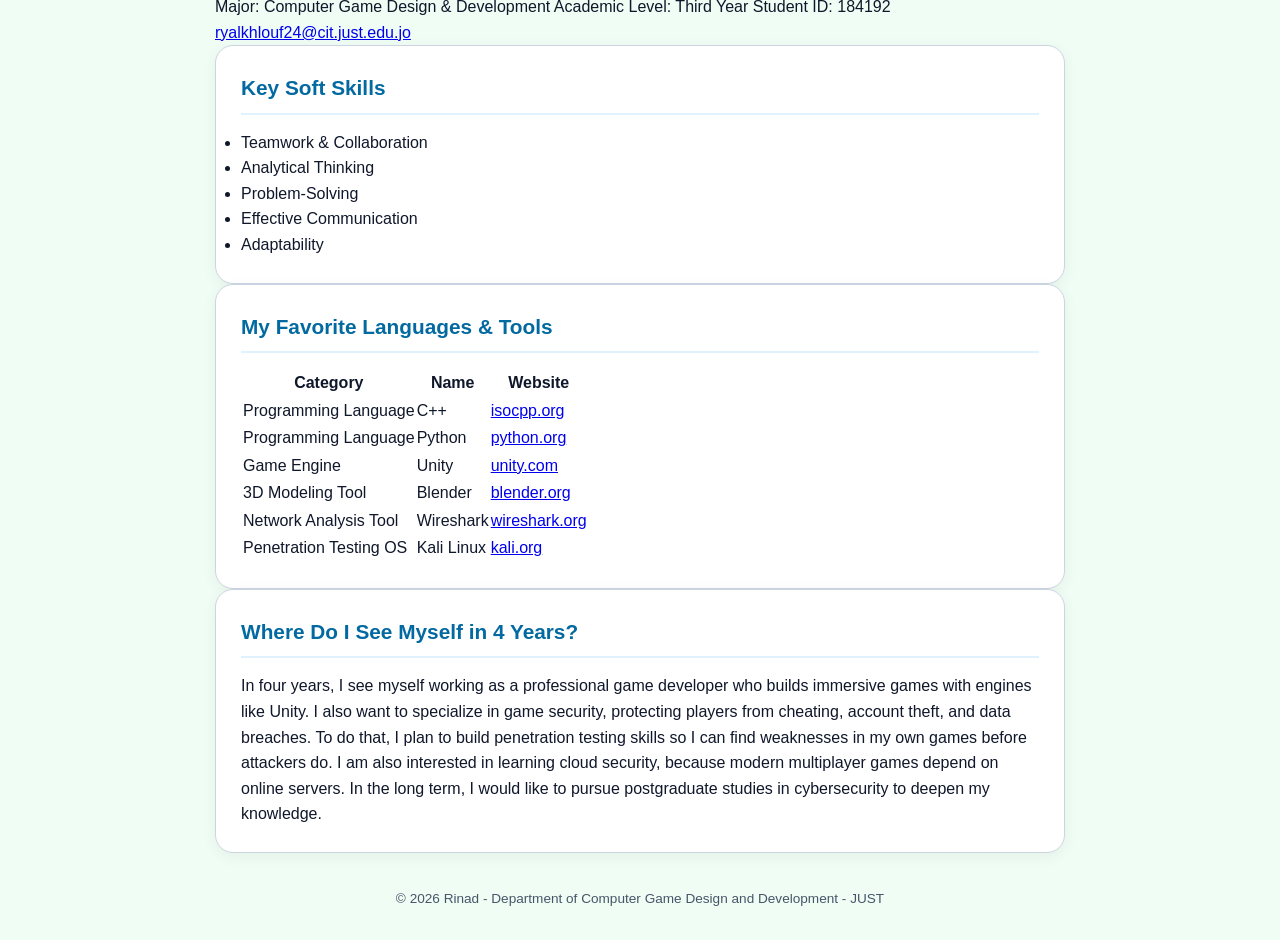
==== commit 51e9cb82: "Revamp index.html with new structure and content Updated the portfolio page with new layout, navigat" ====
--- a/index.html
+++ b/index.html
@@ -3,91 +3,145 @@
 <head>
   <meta charset="UTF-8">
   <meta name="viewport" content="width=device-width, initial-scale=1.0">
-  <title>Rinad Yaser - Portfolio</title>
+  <!-- Page title: Student ID + full name -->
+  <title>184192 - Rinad Yaser Ali Al-Khalouf</title>
+  <link rel="preconnect" href="https://fonts.googleapis.com">
+  <link rel="preconnect" href="https://fonts.gstatic.com" crossorigin>
+  <link href="https://fonts.googleapis.com/css2?family=Bagel+Fat+One&family=Space+Grotesk:wght@400;500;700&display=swap" rel="stylesheet">
   <link rel="stylesheet" href="style.css">
 </head>
 <body>
+  <div class="container">
 
-  <div class="container">
-    <!-- Header Section -->
-    <header class="profile-header">
-      <div class="avatar-wrapper">
-        <img src="photo.jpg" alt="Rinad Yaser">
+    <!-- Navigation menu -->
+    <nav>
+      <a href="index.html" class="active">Home</a>
+      <a href="contact.html">Contact Me</a>
+    </nav>
+
+    <!-- Moving ticker (decoration only) -->
+    <div class="ticker" aria-hidden="true">
+      <div class="ticker-track">
+        <span>GAME DESIGN ★ UNITY ★ C++ ★ CYBERSECURITY ★ BLENDER ★ PYTHON ★ LEVEL UP ★ GAME DESIGN ★ UNITY ★ C++ ★ CYBERSECURITY ★ BLENDER ★ PYTHON ★ LEVEL UP ★ </span><span>GAME DESIGN ★ UNITY ★ C++ ★ CYBERSECURITY ★ BLENDER ★ PYTHON ★ LEVEL UP ★ GAME DESIGN ★ UNITY ★ C++ ★ CYBERSECURITY ★ BLENDER ★ PYTHON ★ LEVEL UP ★ </span>
       </div>
-      <h1>Rinad Yaser Ali Al-Khalouf</h1>
-      <p class="university">Jordan University of Science and Technology (JUST)</p>
-      <div class="badge-group">
-        <span class="badge">Major: Computer Game Design & Development</span>
-        <span class="badge">Academic Level: Third Year</span>
-        <span class="badge">Student ID: 184192</span>
+    </div>
+
+    <!-- Photo, full name, major, academic level, email -->
+    <header class="hero">
+      <figure class="polaroid" style="margin: 0;">
+        <span class="tape"></span>
+        <img src="photo.jpg" alt="Rinad Yaser Ali Al-Khalouf" class="photo">
+        <figcaption>loading skills... 99%</figcaption>
+        <button class="badge" id="badge" type="button" title="Click me!">LVL 3</button>
+      </figure>
+
+      <div>
+        <h1>
+          <span class="w w1">Rinad</span>
+          <span class="w w2">Yaser</span>
+          <span class="w w3">Ali</span>
+          <span class="w w4">Al-Khalouf</span>
+        </h1>
+        <p class="university">Jordan University of Science and Technology (JUST)</p>
+
+        <div class="tags">
+          <span class="tag">Major: Computer Game Design &amp; Development</span>
+          <span class="tag">Academic Level: Third Year</span>
+          <span class="tag">Student ID: 184192</span>
+        </div>
+
+        <a href="mailto:ryalkhlouf24@cit.just.edu.jo" class="mail">ryalkhlouf24@cit.just.edu.jo</a>
       </div>
-      <p class="email-link">
-        Contact via Email: <a href="mailto:ryalkhlouf24@cit.just.edu.jo">ryalkhlouf24@cit.just.edu.jo</a>
-      </p>
     </header>
 
-    <!-- Content Grid -->
-    <main class="grid-container">
-      
-      <!-- Soft Skills Card -->
-      <section class="card">
-        <h2>Key Soft Skills</h2>
-        <ul class="skills-list">
-          <li>Teamwork & Collaboration</li>
-          <li>Analytical Thinking</li>
-          <li>Problem-Solving</li>
-          <li>Effective Communication</li>
-          <li>Adaptability</li>
-        </ul>
-      </section>
+    <!-- Soft skills -->
+    <section class="card">
+      <h2>Key Soft Skills</h2>
+      <ul class="stickers">
+        <li>Teamwork &amp; Collaboration</li>
+        <li>Analytical Thinking</li>
+        <li>Problem-Solving</li>
+        <li>Effective Communication</li>
+        <li>Adaptability</li>
+      </ul>
+    </section>
 
-      <!-- Favorite Languages & Tools Card -->
-      <section class="card">
-        <h2>Favorite Languages & Tools</h2>
-        <table class="skills-table">
+    <!-- Table: each tool is linked to an external website -->
+    <section class="card">
+      <h2>My Favorite Languages &amp; Tools</h2>
+      <div class="table-wrap">
+        <table>
           <thead>
             <tr>
               <th>Category</th>
               <th>Name</th>
-              <th>Reference</th>
+              <th>Website</th>
             </tr>
           </thead>
           <tbody>
             <tr>
               <td>Programming Language</td>
               <td>C++</td>
-              <td><a href="https://isocpp.org" target="_blank">isocpp.org</a></td>
+              <td><a href="https://isocpp.org" target="_blank" rel="noopener">isocpp.org</a></td>
+            </tr>
+            <tr>
+              <td>Programming Language</td>
+              <td>Python</td>
+              <td><a href="https://www.python.org" target="_blank" rel="noopener">python.org</a></td>
             </tr>
             <tr>
               <td>Game Engine</td>
               <td>Unity</td>
-              <td><a href="https://unity.com" target="_blank">unity.com</a></td>
+              <td><a href="https://unity.com" target="_blank" rel="noopener">unity.com</a></td>
             </tr>
             <tr>
               <td>3D Modeling Tool</td>
               <td>Blender</td>
-              <td><a href="https://www.blender.org" target="_blank">blender.org</a></td>
+              <td><a href="https://www.blender.org" target="_blank" rel="noopener">blender.org</a></td>
+            </tr>
+            <tr>
+              <td>Network Analysis Tool</td>
+              <td>Wireshark</td>
+              <td><a href="https://www.wireshark.org" target="_blank" rel="noopener">wireshark.org</a></td>
+            </tr>
+            <tr>
+              <td>Penetration Testing OS</td>
+              <td>Kali Linux</td>
+              <td><a href="https://www.kali.org" target="_blank" rel="noopener">kali.org</a></td>
             </tr>
           </tbody>
         </table>
-      </section>
+      </div>
+    </section>
 
-      <!-- Future Vision Card -->
-      <section class="card full-width">
-        <h2>Where Do I See Myself in 4 Years?</h2>
-        <p class="future-paragraph">
-          In four years, I envision myself working as a professional Game Developer, creating immersive gaming experiences using engines like Unity and advanced programming languages. My main goal is to design innovative game mechanics, stunning environments, and engaging gameplay.
+    <!-- Future goals (5 sentences) -->
+    <section class="card">
+      <h2>Where Do I See Myself in 4 Years?</h2>
+      <div class="bubble">
+        <p>
+          In four years, I see myself working as a professional game developer who builds immersive games with engines like Unity.
+          I also want to specialize in game security, protecting players from cheating, account theft, and data breaches.
+          To do that, I plan to build penetration testing skills so I can find weaknesses in my own games before attackers do.
+          I am also interested in learning cloud security, because modern multiplayer games depend on online servers.
+          In the long term, I would like to pursue postgraduate studies in cybersecurity to deepen my knowledge.
         </p>
-      </section>
+      </div>
+    </section>
 
-    </main>
-
-    <!-- Footer -->
     <footer>
       <p>&copy; 2026 Rinad - Department of Computer Game Design and Development - JUST</p>
     </footer>
 
   </div>
 
+  <script>
+    // Click the LVL 3 badge to make it spin
+    var badge = document.getElementById("badge");
+    badge.addEventListener("click", function () {
+      badge.classList.remove("spin");
+      void badge.offsetWidth;          // restarts the animation
+      badge.classList.add("spin");
+    });
+  </script>
 </body>
 </html>
